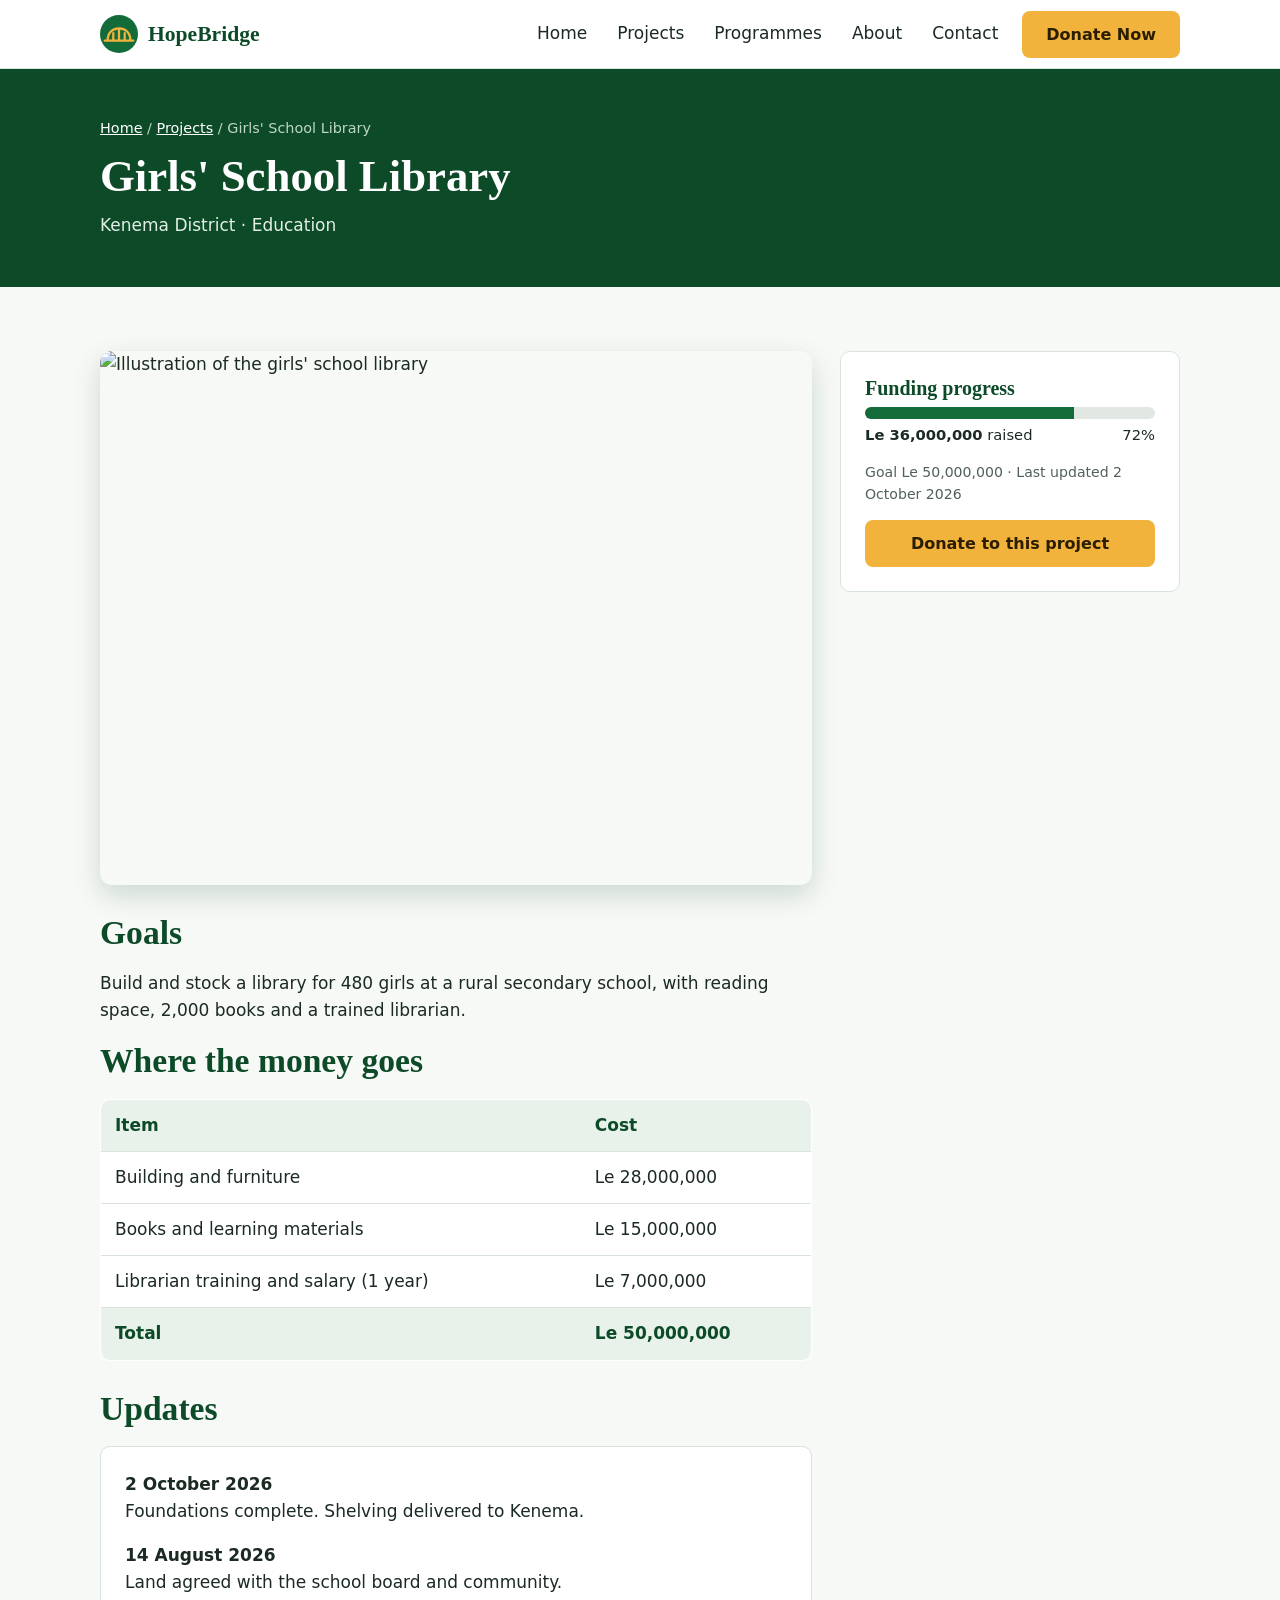
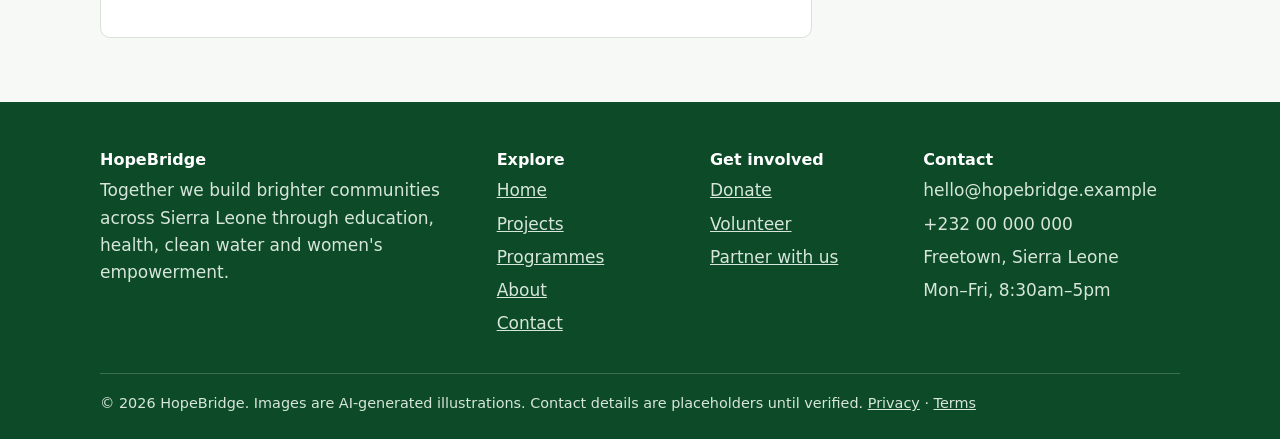
==== project-details.html @ da44bcbf "First commit" ====
<!DOCTYPE html>
<html lang="en">

<head>
    <meta charset="utf-8">
    <meta name="viewport" content="width=device-width,initial-scale=1">
    <title>Girls' School Library | HopeBridge</title>
    <meta name="description"
        content="HopeBridge builds brighter communities in Sierra Leone through education, health, clean water and women empowerment.">
    <link rel="stylesheet" href="style.css">
</head>

<body>
    <a class="skip" href="#main">Skip to content</a>
    <header class="site">
        <div class="wrap bar">
            <a class="logo" href="index.html" aria-label="HopeBridge home"><svg viewBox="0 0 40 40" aria-hidden="true">
                    <circle cx="20" cy="20" r="20" fill="#146B3A" />
                    <path d="M5 27h30M8 27c0-9 6-13 12-13s12 4 12 13M14 27v-8M20 27V14M26 27v-8" stroke="#F2B33D"
                        stroke-width="2.4" fill="none" stroke-linecap="round" />
                </svg>HopeBridge</a>
            <input type="checkbox" id="menu" class="menu-toggle" aria-label="Open menu"><label for="menu" class="burger"
                aria-hidden="true"><span></span></label>
            <nav aria-label="Main">
                <ul>
                    <li><a href="index.html">Home</a></li>
                    <li><a href="projects.html">Projects</a></li>
                    <li><a href="programmes.html">Programmes</a></li>
                    <li><a href="about.html">About</a></li>
                    <li><a href="contact.html">Contact</a></li>
                    <li><a class="btn btn-donate" href="donate.html">Donate Now</a></li>
                </ul>
            </nav>
        </div>
    </header>
    <main id="main">
        <div class="page-head">
            <div class="wrap">
                <div class="crumbs"><a href="index.html">Home</a> / <a href='projects.html'>Projects</a> / Girls' School
                    Library</div>
                <h1>Girls' School Library</h1>
                <p>Kenema District · Education</p>
            </div>
        </div>
        <section class="block">
            <div class="wrap layout" style="grid-template-columns:1fr 340px">
                <div>
                    <img class="photo-img" src="images/project-library.svg"
                        alt="Illustration of the girls' school library">
                    <h2 style="margin-top:28px">Goals</h2>
                    <p>Build and stock a library for 480 girls at a rural secondary school, with reading space, 2,000
                        books and a trained librarian.</p>
                    <h2>Where the money goes</h2>
                    <div class="tablewrap">
                        <table>
                            <tr>
                                <th>Item</th>
                                <th>Cost</th>
                            </tr>
                            <tr>
                                <td>Building and furniture</td>
                                <td>Le 28,000,000</td>
                            </tr>
                            <tr>
                                <td>Books and learning materials</td>
                                <td>Le 15,000,000</td>
                            </tr>
                            <tr>
                                <td>Librarian training and salary (1 year)</td>
                                <td>Le 7,000,000</td>
                            </tr>
                            <tr>
                                <th>Total</th>
                                <th>Le 50,000,000</th>
                            </tr>
                        </table>
                    </div>
                    <h2 style="margin-top:28px">Updates</h2>
                    <div class="card"><strong>2 October 2026</strong>
                        <p>Foundations complete. Shelving delivered to Kenema.</p><strong>14 August 2026</strong>
                        <p>Land agreed with the school board and community.</p>
                    </div>
                </div>
                <aside class="card" style="position:sticky;top:90px">
                    <h3>Funding progress</h3><progress max="100" value="72" aria-label="72% funded">72%</progress>
                    <div class="funds"><span><b>Le 36,000,000</b> raised</span><span>72%</span></div>
                    <p class="hint">Goal Le 50,000,000 · Last updated 2 October 2026</p><a class="btn btn-donate"
                        style="width:100%" href="donate.html">Donate to this project</a>
                </aside>
            </div>
        </section>
    </main>
    <footer class="site">
        <div class="wrap">
            <div class="fgrid">
                <div>
                    <h3>HopeBridge</h3>
                    <p>Together we build brighter communities across Sierra Leone through education, health, clean water
                        and women's empowerment.</p>
                </div>
                <div>
                    <h3>Explore</h3>
                    <ul>
                        <li><a href="index.html">Home</a></li>
                        <li><a href="projects.html">Projects</a></li>
                        <li><a href="programmes.html">Programmes</a></li>
                        <li><a href="about.html">About</a></li>
                        <li><a href="contact.html">Contact</a></li>
                    </ul>
                </div>
                <div>
                    <h3>Get involved</h3>
                    <ul>
                        <li><a href="donate.html">Donate</a></li>
                        <li><a href="get-involved.html">Volunteer</a></li>
                        <li><a href="contact.html">Partner with us</a></li>
                    </ul>
                </div>
                <div>
                    <h3>Contact</h3>
                    <ul>
                        <li>hello@hopebridge.example</li>
                        <li>+232 00 000 000</li>
                        <li>Freetown, Sierra Leone</li>
                        <li>Mon–Fri, 8:30am–5pm</li>
                    </ul>
                </div>
            </div>
            <div class="copy">© 2026 HopeBridge. Images are AI-generated illustrations. Contact details are placeholders
                until verified. <a href="#main">Privacy</a> · <a href="#main">Terms</a></div>
        </div>
    </footer>
</body>

</html>
---- style.css ----
:root {
    --green: #146B3A;
    --green-d: #0C4A28;
    --blue: #0B4F8A;
    --gold: #F2B33D;
    --ink: #1B2A22;
    --muted: #51605A;
    --bg: #F7F9F6;
    --card: #fff;
    --line: #D9E2DB;
    --tint: #E8F2EA;
    --serif: Georgia, "Times New Roman", serif;
    --sans: system-ui, -apple-system, "Segoe UI", Roboto, Arial, sans-serif
}

* {
    box-sizing: border-box
}

html {
    scroll-behavior: smooth
}

body {
    margin: 0;
    font: 17px/1.6 var(--sans);
    color: var(--ink);
    background: var(--bg)
}

img,
svg {
    max-width: 100%
}

a {
    color: var(--blue)
}

h1,
h2,
h3 {
    font-family: var(--serif);
    line-height: 1.2;
    margin: 0 0 .5em;
    color: var(--green-d)
}

h1 {
    font-size: clamp(2.1rem, 5vw, 3.4rem)
}

h2 {
    font-size: clamp(1.6rem, 3vw, 2.1rem)
}

h3 {
    font-size: 1.25rem
}

p {
    margin: 0 0 1em;
    max-width: 68ch
}

:focus-visible {
    outline: 3px solid var(--gold);
    outline-offset: 2px
}

.wrap {
    max-width: 1120px;
    margin: 0 auto;
    padding: 0 20px
}

.skip {
    position: absolute;
    left: -999px
}

.skip:focus {
    left: 10px;
    top: 10px;
    background: #fff;
    padding: 8px;
    z-index: 99
}

/* header */
header.site {
    background: #fff;
    border-bottom: 1px solid var(--line);
    position: sticky;
    top: 0;
    z-index: 10
}

.bar {
    display: flex;
    align-items: center;
    justify-content: space-between;
    gap: 16px;
    min-height: 68px
}

.logo {
    display: flex;
    align-items: center;
    gap: 10px;
    font: 700 1.35rem var(--serif);
    color: var(--green-d);
    text-decoration: none
}

.logo svg {
    width: 38px;
    height: 38px
}

nav ul {
    display: flex;
    gap: 6px;
    list-style: none;
    margin: 0;
    padding: 0;
    align-items: center
}

nav a {
    display: block;
    padding: 8px 12px;
    color: var(--ink);
    text-decoration: none;
    border-radius: 6px;
    font-weight: 500
}

nav a:hover,
nav a[aria-current] {
    background: var(--tint);
    color: var(--green-d)
}

nav a[aria-current] {
    font-weight: 700
}

.menu-toggle,
.burger {
    display: none
}

.btn {
    display: inline-block;
    padding: 12px 22px;
    border-radius: 8px;
    font-weight: 700;
    text-decoration: none;
    border: 2px solid transparent;
    cursor: pointer;
    font: 700 1rem var(--sans);
    text-align: center
}

.btn-donate {
    background: var(--gold);
    color: #2A1D00
}

.btn-donate:hover {
    background: #E4A324
}

.btn-green {
    background: var(--green);
    color: #fff
}

.btn-green:hover {
    background: var(--green-d)
}

.btn-line {
    border-color: var(--green);
    color: var(--green-d);
    background: transparent
}

.btn-line:hover {
    background: var(--tint)
}

nav a.btn-donate {
    color: #2A1D00;
    margin-left: 6px
}

/* hero */
.hero {
    background: var(--green-d);
    color: #fff;
    position: relative;
    overflow: hidden;
    padding: 72px 0 120px
}

.hero h1 {
    color: #fff;
    max-width: 14ch
}

.hero p {
    font-size: 1.15rem;
    color: #E3EFE6
}

.hero .cta {
    display: flex;
    flex-wrap: wrap;
    gap: 12px;
    margin-top: 24px
}

.hero .btn-line {
    border-color: #fff;
    color: #fff
}

.hero .btn-line:hover {
    background: rgba(255, 255, 255, .12)
}

.hero-art {
    position: absolute;
    right: -40px;
    bottom: 0;
    width: min(640px, 70%);
    opacity: .9;
    pointer-events: none
}

.hero-text {
    position: relative;
    max-width: 560px
}

.page-head {
    background: var(--green-d);
    color: #fff;
    padding: 48px 0
}

.page-head h1 {
    color: #fff;
    margin: 0 0 8px;
    font-size: clamp(1.9rem, 4vw, 2.8rem)
}

.page-head p {
    color: #E3EFE6;
    margin: 0
}

.crumbs {
    font-size: .9rem;
    margin-bottom: 10px;
    color: #BFD7C6
}

.crumbs a {
    color: #fff
}

/* sections */
section.block {
    padding: 64px 0
}

.alt {
    background: #fff;
    border-block: 1px solid var(--line)
}

.lead {
    font-size: 1.1rem;
    color: var(--muted)
}

.grid {
    display: grid;
    gap: 22px
}

.g2 {
    grid-template-columns: repeat(2, 1fr)
}

.g3 {
    grid-template-columns: repeat(3, 1fr)
}

.g4 {
    grid-template-columns: repeat(4, 1fr)
}

.card {
    background: var(--card);
    border: 1px solid var(--line);
    border-radius: 10px;
    padding: 24px
}

.card h3 {
    margin-bottom: .35em
}

.ico {
    width: 52px;
    height: 52px;
    border-radius: 50%;
    background: var(--tint);
    display: grid;
    place-items: center;
    margin-bottom: 14px
}

.ico svg {
    width: 28px;
    height: 28px;
    stroke: var(--green);
    fill: none;
    stroke-width: 2;
    stroke-linecap: round;
    stroke-linejoin: round
}

/* search */
.search {
    background: #fff;
    border: 1px solid var(--line);
    border-radius: 12px;
    padding: 22px;
    margin-top: -64px;
    position: relative;
    box-shadow: 0 8px 24px rgba(12, 74, 40, .12)
}

.search form {
    display: grid;
    grid-template-columns: repeat(3, 1fr) auto;
    gap: 14px;
    align-items: end
}

label {
    display: block;
    font-weight: 600;
    margin-bottom: 4px;
    font-size: .95rem
}

input,
select,
textarea {
    width: 100%;
    padding: 11px 12px;
    border: 1.5px solid #9DB0A3;
    border-radius: 8px;
    font: inherit;
    background: #fff;
    color: var(--ink)
}

textarea {
    min-height: 140px;
    resize: vertical
}

.hint {
    font-size: .88rem;
    color: var(--muted);
    margin-top: 4px
}

/* stats */
.stats {
    display: grid;
    grid-template-columns: repeat(4, 1fr);
    gap: 22px;
    text-align: center
}

.stats strong {
    display: block;
    font: 700 2.4rem var(--serif);
    color: var(--green)
}

.stats span {
    color: var(--muted)
}

/* projects */
.pimg {
    height: 150px;
    border-radius: 8px;
    margin-bottom: 14px;
    display: grid;
    place-items: center;
    background: linear-gradient(135deg, var(--green), var(--blue))
}

.pimg svg {
    width: 56px;
    height: 56px;
    stroke: #fff;
    fill: none;
    stroke-width: 1.8;
    stroke-linecap: round;
    stroke-linejoin: round;
    opacity: .9
}

.pimg.w {
    background: linear-gradient(135deg, #0B6FB0, #0B4F8A)
}

.pimg.h {
    background: linear-gradient(135deg, #B03A48, #7E2230)
}

.pimg.f {
    background: linear-gradient(135deg, #8A5A0B, #5E3D06)
}

.meta {
    color: var(--muted);
    font-size: .92rem;
    margin-bottom: 12px
}

.tag {
    display: inline-block;
    background: var(--tint);
    color: var(--green-d);
    font-size: .82rem;
    font-weight: 700;
    padding: 2px 10px;
    border-radius: 20px;
    margin-right: 6px
}

.tag.urgent {
    background: #FDEBC8;
    color: #6B4400
}

progress {
    width: 100%;
    height: 12px;
    border-radius: 6px;
    border: 0;
    background: #E1E8E3;
    overflow: hidden;
    display: block;
    margin: 6px 0 4px;
    appearance: none;
    -webkit-appearance: none
}

progress::-webkit-progress-bar {
    background: #E1E8E3
}

progress::-webkit-progress-value {
    background: var(--green)
}

progress::-moz-progress-bar {
    background: var(--green)
}

.funds {
    display: flex;
    justify-content: space-between;
    font-size: .92rem;
    margin-bottom: 14px
}

.row {
    display: grid;
    grid-template-columns: 200px 1fr auto;
    gap: 22px;
    align-items: center
}

.row .pimg {
    margin: 0;
    height: 130px
}

.layout {
    display: grid;
    grid-template-columns: 270px 1fr;
    gap: 28px;
    align-items: start
}

.filters {
    position: sticky;
    top: 90px
}

.filters label {
    margin-top: 14px
}

.list {
    display: grid;
    gap: 16px
}

.active {
    margin-bottom: 16px
}

/* about/steps */
.steps {
    counter-reset: s;
    list-style: none;
    padding: 0;
    display: grid;
    grid-template-columns: repeat(4, 1fr);
    gap: 22px
}

.steps li {
    counter-increment: s;
    background: #fff;
    border: 1px solid var(--line);
    border-radius: 10px;
    padding: 22px
}

.steps li::before {
    content: counter(s);
    display: grid;
    place-items: center;
    width: 34px;
    height: 34px;
    border-radius: 50%;
    background: var(--green);
    color: #fff;
    font-weight: 700;
    margin-bottom: 10px
}

.split {
    display: grid;
    grid-template-columns: 1fr 1fr;
    gap: 40px;
    align-items: center
}

.photo {
    aspect-ratio: 4/3;
    border-radius: 12px;
    background: linear-gradient(160deg, var(--blue), var(--green));
    display: grid;
    place-items: center
}

.photo svg {
    width: 45%;
    stroke: #fff;
    fill: none;
    stroke-width: 1.4;
    opacity: .85
}

/* forms */
.formcard {
    background: #fff;
    border: 1px solid var(--line);
    border-radius: 12px;
    padding: 28px
}

.formcard .grid {
    margin-bottom: 16px
}

.amounts {
    display: grid;
    grid-template-columns: repeat(4, 1fr);
    gap: 10px
}

.amounts input {
    position: absolute;
    opacity: 0;
    width: 0
}

.amounts label {
    border: 2px solid #9DB0A3;
    border-radius: 8px;
    text-align: center;
    padding: 12px 4px;
    margin: 0;
    cursor: pointer;
    font-weight: 700;
    background: #fff
}

.amounts input:checked+label {
    background: var(--green);
    border-color: var(--green);
    color: #fff
}

.amounts input:focus-visible+label {
    outline: 3px solid var(--gold)
}

fieldset {
    border: 0;
    padding: 0;
    margin: 0 0 18px
}

legend {
    font-weight: 600;
    margin-bottom: 6px;
    padding: 0
}

.notice {
    background: var(--tint);
    border-left: 5px solid var(--green);
    padding: 14px 18px;
    border-radius: 6px;
    margin-bottom: 18px
}

.contact-list {
    list-style: none;
    padding: 0;
    margin: 0
}

.contact-list li {
    display: flex;
    gap: 14px;
    margin-bottom: 18px
}

table {
    width: 100%;
    border-collapse: collapse;
    background: #fff;
    border: 1px solid var(--line);
    border-radius: 10px;
    overflow: hidden
}

th,
td {
    text-align: left;
    padding: 12px 14px;
    border-bottom: 1px solid var(--line)
}

th {
    background: var(--tint);
    color: var(--green-d)
}

.tablewrap {
    overflow-x: auto
}

.thanks {
    text-align: center;
    max-width: 640px;
    margin: 0 auto
}

.check {
    width: 84px;
    height: 84px;
    border-radius: 50%;
    background: var(--green);
    display: grid;
    place-items: center;
    margin: 0 auto 20px
}

.check svg {
    width: 46px;
    stroke: #fff;
    fill: none;
    stroke-width: 3;
    stroke-linecap: round;
    stroke-linejoin: round
}

.banner {
    background: var(--blue);
    color: #fff;
    border-radius: 14px;
    padding: 40px;
    display: flex;
    flex-wrap: wrap;
    gap: 20px;
    justify-content: space-between;
    align-items: center
}

.banner h2 {
    color: #fff;
    margin: 0
}

.banner p {
    margin: 0;
    color: #DCE9F5
}

footer.site {
    background: var(--green-d);
    color: #D7E6DB;
    padding: 48px 0 24px;
    margin-top: 0
}

footer.site h3 {
    color: #fff;
    font: 700 1rem var(--sans)
}

footer.site a {
    color: #D7E6DB
}

footer.site ul {
    list-style: none;
    padding: 0;
    margin: 0
}

footer.site li {
    margin-bottom: 6px
}

.fgrid {
    display: grid;
    grid-template-columns: 2fr 1fr 1fr 1.4fr;
    gap: 30px
}

.copy {
    border-top: 1px solid rgba(255, 255, 255, .2);
    margin-top: 30px;
    padding-top: 18px;
    font-size: .9rem
}

@media(max-width:900px) {

    .g3,
    .g4,
    .steps,
    .stats {
        grid-template-columns: repeat(2, 1fr)
    }

    .g2,
    .split,
    .layout {
        grid-template-columns: 1fr
    }

    .search form {
        grid-template-columns: 1fr 1fr
    }

    .fgrid {
        grid-template-columns: 1fr 1fr
    }

    .filters {
        position: static
    }

    .row {
        grid-template-columns: 1fr
    }

    .row .pimg {
        height: 110px
    }

    .burger {
        display: grid;
        place-items: center;
        width: 46px;
        height: 46px;
        border: 2px solid var(--green);
        border-radius: 8px;
        cursor: pointer;
        order: 3
    }

    .burger span,
    .burger span::before,
    .burger span::after {
        display: block;
        width: 22px;
        height: 2px;
        background: var(--green-d);
        position: relative;
        content: ""
    }

    .burger span::before {
        position: absolute;
        top: -7px
    }

    .burger span::after {
        position: absolute;
        top: 7px
    }

    nav {
        width: 100%;
        order: 4
    }

    .bar {
        flex-wrap: wrap;
        padding: 10px 0
    }

    nav ul {
        display: none;
        flex-direction: column;
        align-items: stretch;
        padding-bottom: 12px
    }

    .menu-toggle:checked~nav ul {
        display: flex
    }

    .menu-toggle {
        display: block;
        position: absolute;
        opacity: 0;
        width: 1px;
        height: 1px
    }

    .menu-toggle:focus-visible~.burger {
        outline: 3px solid var(--gold)
    }

    nav a.btn-donate {
        margin: 6px 0 0
    }

    .hero-art {
        opacity: .25
    }
}

@media(max-width:560px) {

    .g2,
    .g3,
    .g4,
    .steps,
    .stats,
    .fgrid,
    .search form {
        grid-template-columns: 1fr
    }

    .amounts {
        grid-template-columns: repeat(2, 1fr)
    }

    .hero {
        padding: 48px 0 100px
    }

    .banner {
        padding: 26px
    }
}

@media(prefers-reduced-motion:reduce) {
    html {
        scroll-behavior: auto
    }
}

.pimg-img {
    display: block;
    width: 100%;
    height: 170px;
    object-fit: cover;
    border-radius: 8px;
    margin-bottom: 14px;
    background: var(--tint)
}

.row .pimg-img {
    height: 130px;
    margin: 0
}

.photo-img {
    display: block;
    width: 100%;
    aspect-ratio: 4/3;
    object-fit: cover;
    border-radius: 12px
}

.pimg-img {
    object-position: center 30%
}

.pimg-img.tall {
    height: 260px
}

.photo-img {
    object-position: center 35%;
    box-shadow: 0 10px 28px rgba(12, 74, 40, .18)
}

.hero {
    background: linear-gradient(90deg, rgba(9, 52, 29, .94) 0%, rgba(9, 52, 29, .82) 42%, rgba(9, 52, 29, .25) 100%), url(images/hero.jpg) 70% 30%/cover no-repeat
}

.hero-art {
    display: none
}

.hero {
    padding: 96px 0 140px
}

@media(max-width:700px) {
    .hero {
        background: linear-gradient(rgba(9, 52, 29, .88), rgba(9, 52, 29, .82)), url(images/hero.jpg) 60% 30%/cover no-repeat
    }
}

.card .pimg-img {
    transition: none
}
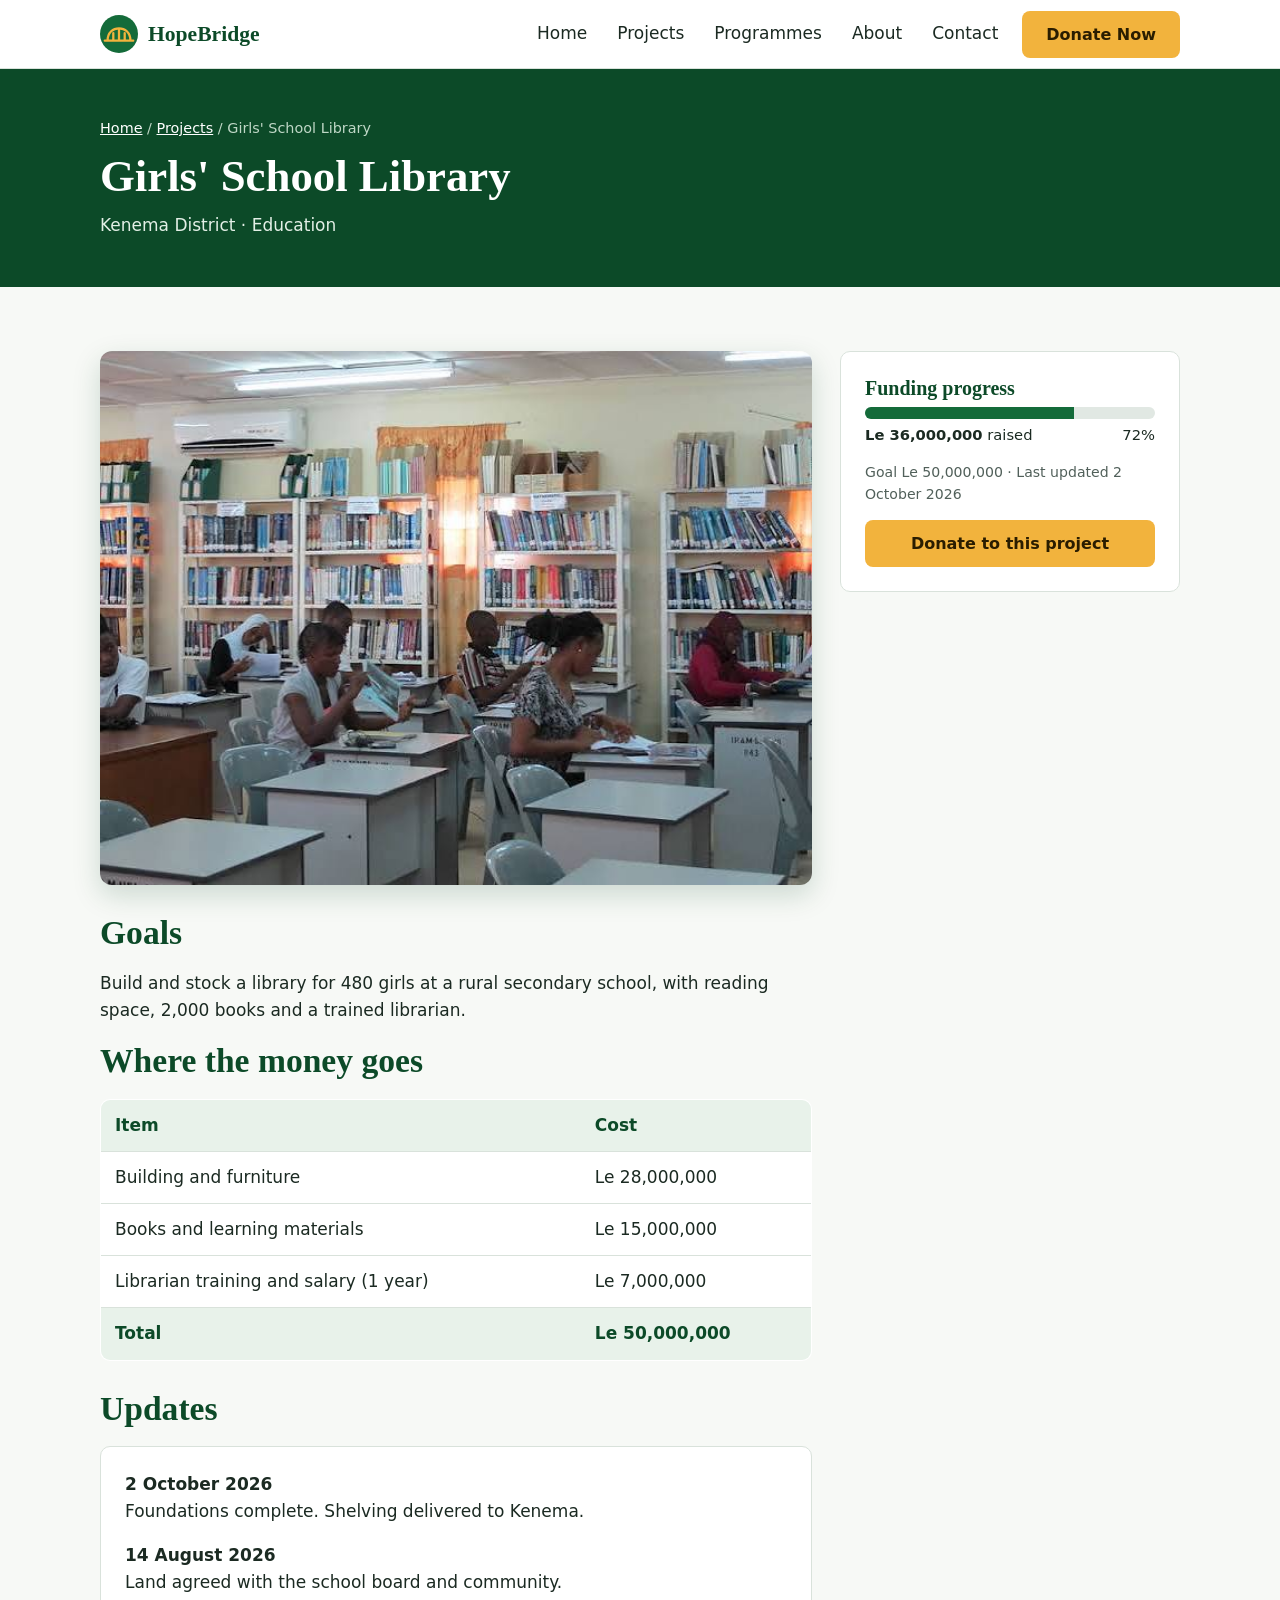
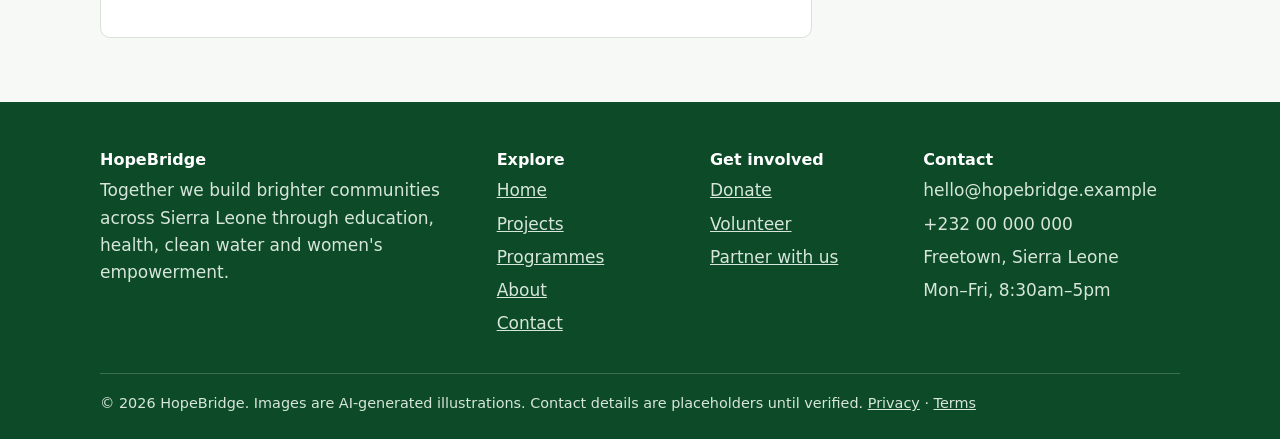
==== commit ca3f8fb0: "Add image to project details page" ====
--- a/project-details.html
+++ b/project-details.html
@@ -45,7 +45,7 @@
         <section class="block">
             <div class="wrap layout" style="grid-template-columns:1fr 340px">
                 <div>
-                    <img class="photo-img" src="images/project-library.svg"
+                    <img class="photo-img" src="images/girls-school-library.jpg"
                         alt="Illustration of the girls' school library">
                     <h2 style="margin-top:28px">Goals</h2>
                     <p>Build and stock a library for 480 girls at a rural secondary school, with reading space, 2,000
